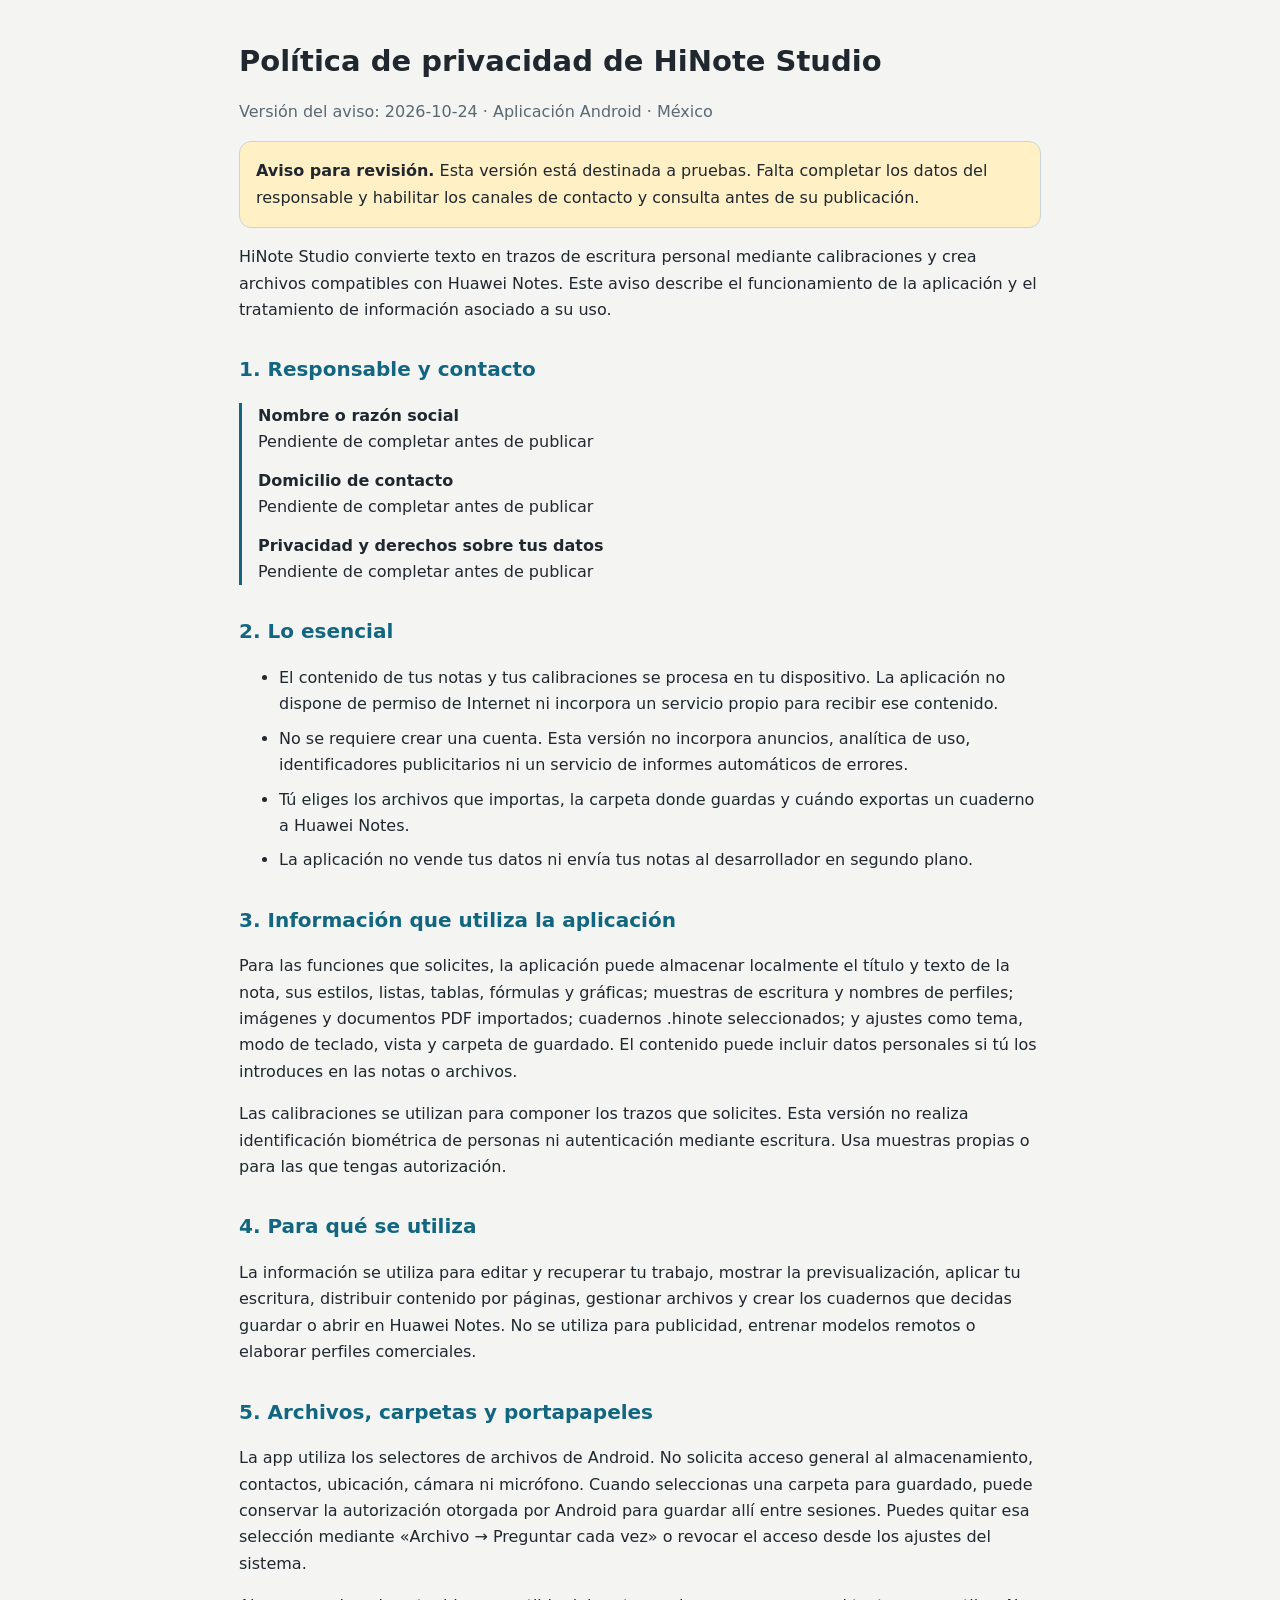
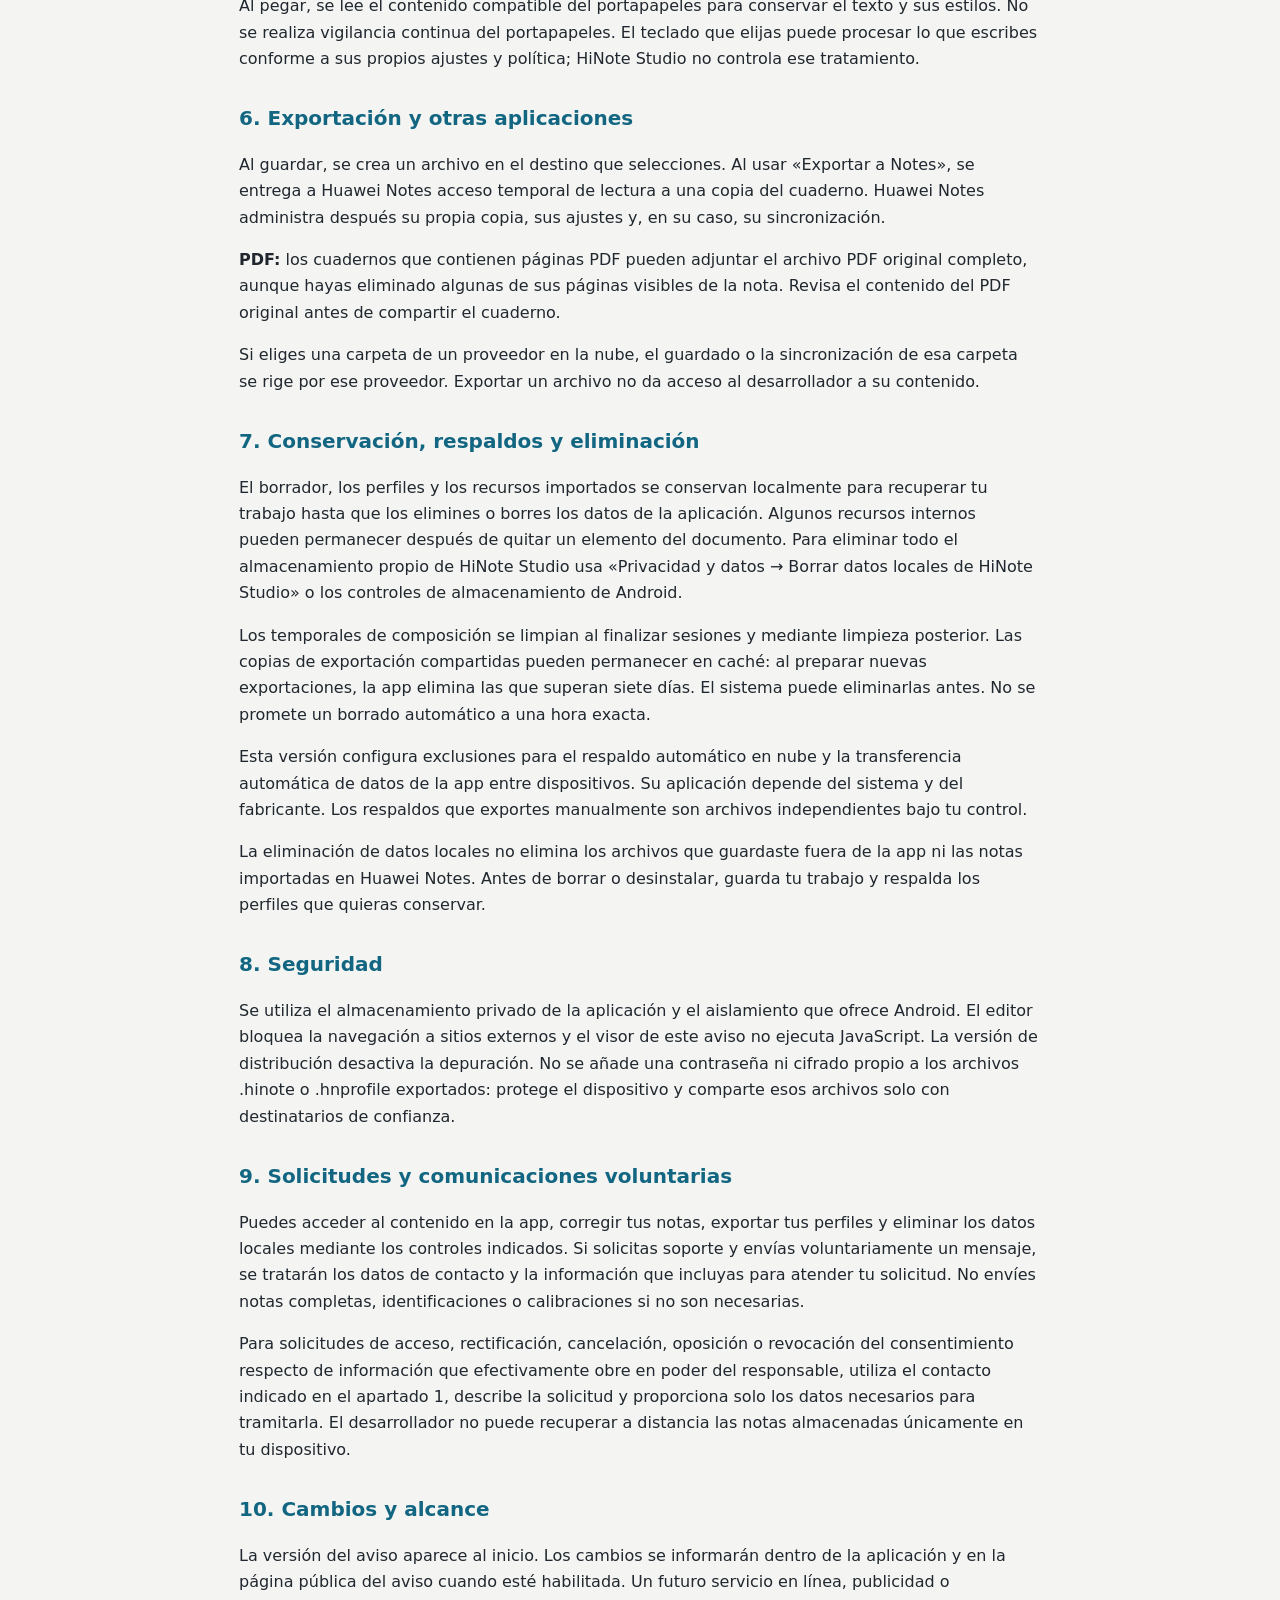
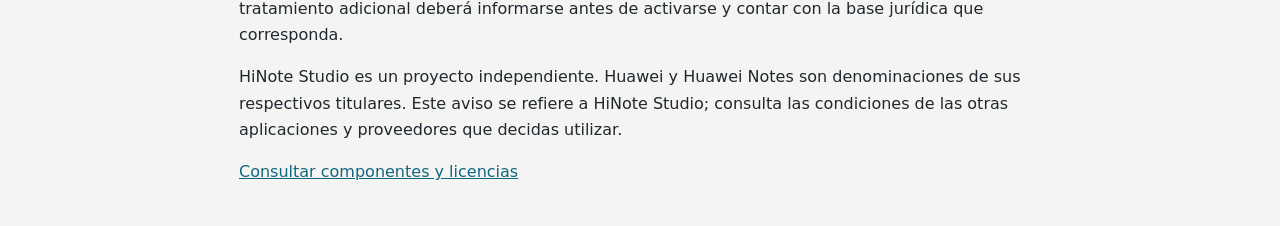
==== docs/privacy/index.html @ 5b7a2f67 "Prepare production build from V54.4 with offline privacy and distribution security" ====
<!doctype html><html lang="es-MX" data-theme="light"><head><meta charset="utf-8">
<meta name="viewport" content="width=device-width,initial-scale=1">
<meta http-equiv="Content-Security-Policy" content="default-src 'none'; style-src 'unsafe-inline'; base-uri 'none'; form-action 'none'; frame-src 'none'">
<title>Política de privacidad · HiNote Studio</title><style>
:root{color-scheme:light;--bg:#f4f5f3;--ink:#20272e;--muted:#5a6872;--line:#cbd3d6;--accent:#126681;--warn:#fff0c6}
[data-theme=dark]{color-scheme:dark;--bg:#161b20;--ink:#dde4e9;--muted:#a6b4bf;--line:#3e4b55;--accent:#a8cdd8;--warn:#493e27}
*{box-sizing:border-box}body{margin:auto;padding:24px;max-width:850px;background:var(--bg);color:var(--ink);font:16px/1.65 system-ui,sans-serif}
h1{font-size:29px;line-height:1.25}h2{font-size:20px;margin-top:30px;color:var(--accent)}h3{font-size:17px}a{color:var(--accent)}
small,.muted{color:var(--muted)}.notice{padding:16px;border:1px solid var(--line);border-radius:12px;background:var(--warn)}
li{margin:8px 0}dl{border-left:3px solid var(--accent);padding-left:16px}dt{font-weight:650}dd{margin:0 0 12px;overflow-wrap:anywhere}
pre{white-space:pre-wrap;overflow-wrap:anywhere;font:13px/1.5 ui-monospace,monospace}details{border-top:1px solid var(--line);padding:16px 0}summary{cursor:pointer;font-weight:650}
</style></head><body><h1>Política de privacidad de HiNote Studio</h1>
<p class="muted">Versión del aviso: 2026-10-24 · Aplicación Android · México</p><p class="notice" role="status"><strong>Aviso para revisión.</strong> Esta versión está destinada a pruebas. Falta completar los datos del responsable y habilitar los canales de contacto y consulta antes de su publicación.</p>
<p>HiNote Studio convierte texto en trazos de escritura personal mediante calibraciones y crea archivos compatibles con Huawei Notes. Este aviso describe el funcionamiento de la aplicación y el tratamiento de información asociado a su uso.</p>
<h2>1. Responsable y contacto</h2><dl>
<dt>Nombre o razón social</dt><dd>Pendiente de completar antes de publicar</dd>
<dt>Domicilio de contacto</dt><dd>Pendiente de completar antes de publicar</dd>
<dt>Privacidad y derechos sobre tus datos</dt><dd>Pendiente de completar antes de publicar</dd></dl>
<h2>2. Lo esencial</h2><ul>
<li>El contenido de tus notas y tus calibraciones se procesa en tu dispositivo. La aplicación no dispone de permiso de Internet ni incorpora un servicio propio para recibir ese contenido.</li>
<li>No se requiere crear una cuenta. Esta versión no incorpora anuncios, analítica de uso, identificadores publicitarios ni un servicio de informes automáticos de errores.</li>
<li>Tú eliges los archivos que importas, la carpeta donde guardas y cuándo exportas un cuaderno a Huawei Notes.</li>
<li>La aplicación no vende tus datos ni envía tus notas al desarrollador en segundo plano.</li></ul>
<h2>3. Información que utiliza la aplicación</h2>
<p>Para las funciones que solicites, la aplicación puede almacenar localmente el título y texto de la nota, sus estilos, listas, tablas, fórmulas y gráficas; muestras de escritura y nombres de perfiles; imágenes y documentos PDF importados; cuadernos .hinote seleccionados; y ajustes como tema, modo de teclado, vista y carpeta de guardado. El contenido puede incluir datos personales si tú los introduces en las notas o archivos.</p>
<p>Las calibraciones se utilizan para componer los trazos que solicites. Esta versión no realiza identificación biométrica de personas ni autenticación mediante escritura. Usa muestras propias o para las que tengas autorización.</p>
<h2>4. Para qué se utiliza</h2>
<p>La información se utiliza para editar y recuperar tu trabajo, mostrar la previsualización, aplicar tu escritura, distribuir contenido por páginas, gestionar archivos y crear los cuadernos que decidas guardar o abrir en Huawei Notes. No se utiliza para publicidad, entrenar modelos remotos o elaborar perfiles comerciales.</p>
<h2>5. Archivos, carpetas y portapapeles</h2>
<p>La app utiliza los selectores de archivos de Android. No solicita acceso general al almacenamiento, contactos, ubicación, cámara ni micrófono. Cuando seleccionas una carpeta para guardado, puede conservar la autorización otorgada por Android para guardar allí entre sesiones. Puedes quitar esa selección mediante «Archivo → Preguntar cada vez» o revocar el acceso desde los ajustes del sistema.</p>
<p>Al pegar, se lee el contenido compatible del portapapeles para conservar el texto y sus estilos. No se realiza vigilancia continua del portapapeles. El teclado que elijas puede procesar lo que escribes conforme a sus propios ajustes y política; HiNote Studio no controla ese tratamiento.</p>
<h2>6. Exportación y otras aplicaciones</h2>
<p>Al guardar, se crea un archivo en el destino que selecciones. Al usar «Exportar a Notes», se entrega a Huawei Notes acceso temporal de lectura a una copia del cuaderno. Huawei Notes administra después su propia copia, sus ajustes y, en su caso, su sincronización.</p>
<p><strong>PDF:</strong> los cuadernos que contienen páginas PDF pueden adjuntar el archivo PDF original completo, aunque hayas eliminado algunas de sus páginas visibles de la nota. Revisa el contenido del PDF original antes de compartir el cuaderno.</p>
<p>Si eliges una carpeta de un proveedor en la nube, el guardado o la sincronización de esa carpeta se rige por ese proveedor. Exportar un archivo no da acceso al desarrollador a su contenido.</p>
<h2>7. Conservación, respaldos y eliminación</h2>
<p>El borrador, los perfiles y los recursos importados se conservan localmente para recuperar tu trabajo hasta que los elimines o borres los datos de la aplicación. Algunos recursos internos pueden permanecer después de quitar un elemento del documento. Para eliminar todo el almacenamiento propio de HiNote Studio usa «Privacidad y datos → Borrar datos locales de HiNote Studio» o los controles de almacenamiento de Android.</p>
<p>Los temporales de composición se limpian al finalizar sesiones y mediante limpieza posterior. Las copias de exportación compartidas pueden permanecer en caché: al preparar nuevas exportaciones, la app elimina las que superan siete días. El sistema puede eliminarlas antes. No se promete un borrado automático a una hora exacta.</p>
<p>Esta versión configura exclusiones para el respaldo automático en nube y la transferencia automática de datos de la app entre dispositivos. Su aplicación depende del sistema y del fabricante. Los respaldos que exportes manualmente son archivos independientes bajo tu control.</p>
<p>La eliminación de datos locales no elimina los archivos que guardaste fuera de la app ni las notas importadas en Huawei Notes. Antes de borrar o desinstalar, guarda tu trabajo y respalda los perfiles que quieras conservar.</p>
<h2>8. Seguridad</h2>
<p>Se utiliza el almacenamiento privado de la aplicación y el aislamiento que ofrece Android. El editor bloquea la navegación a sitios externos y el visor de este aviso no ejecuta JavaScript. La versión de distribución desactiva la depuración. No se añade una contraseña ni cifrado propio a los archivos .hinote o .hnprofile exportados: protege el dispositivo y comparte esos archivos solo con destinatarios de confianza.</p>
<h2>9. Solicitudes y comunicaciones voluntarias</h2>
<p>Puedes acceder al contenido en la app, corregir tus notas, exportar tus perfiles y eliminar los datos locales mediante los controles indicados. Si solicitas soporte y envías voluntariamente un mensaje, se tratarán los datos de contacto y la información que incluyas para atender tu solicitud. No envíes notas completas, identificaciones o calibraciones si no son necesarias.</p>
<p>Para solicitudes de acceso, rectificación, cancelación, oposición o revocación del consentimiento respecto de información que efectivamente obre en poder del responsable, utiliza el contacto indicado en el apartado 1, describe la solicitud y proporciona solo los datos necesarios para tramitarla. El desarrollador no puede recuperar a distancia las notas almacenadas únicamente en tu dispositivo.</p>
<h2>10. Cambios y alcance</h2>
<p>La versión del aviso aparece al inicio. Los cambios se informarán dentro de la aplicación y en la página pública del aviso cuando esté habilitada. Un futuro servicio en línea, publicidad o tratamiento adicional deberá informarse antes de activarse y contar con la base jurídica que corresponda.</p>
<p>HiNote Studio es un proyecto independiente. Huawei y Huawei Notes son denominaciones de sus respectivos titulares. Este aviso se refiere a HiNote Studio; consulta las condiciones de las otras aplicaciones y proveedores que decidas utilizar.</p>
<p><a href="licenses.html">Consultar componentes y licencias</a></p></body></html>
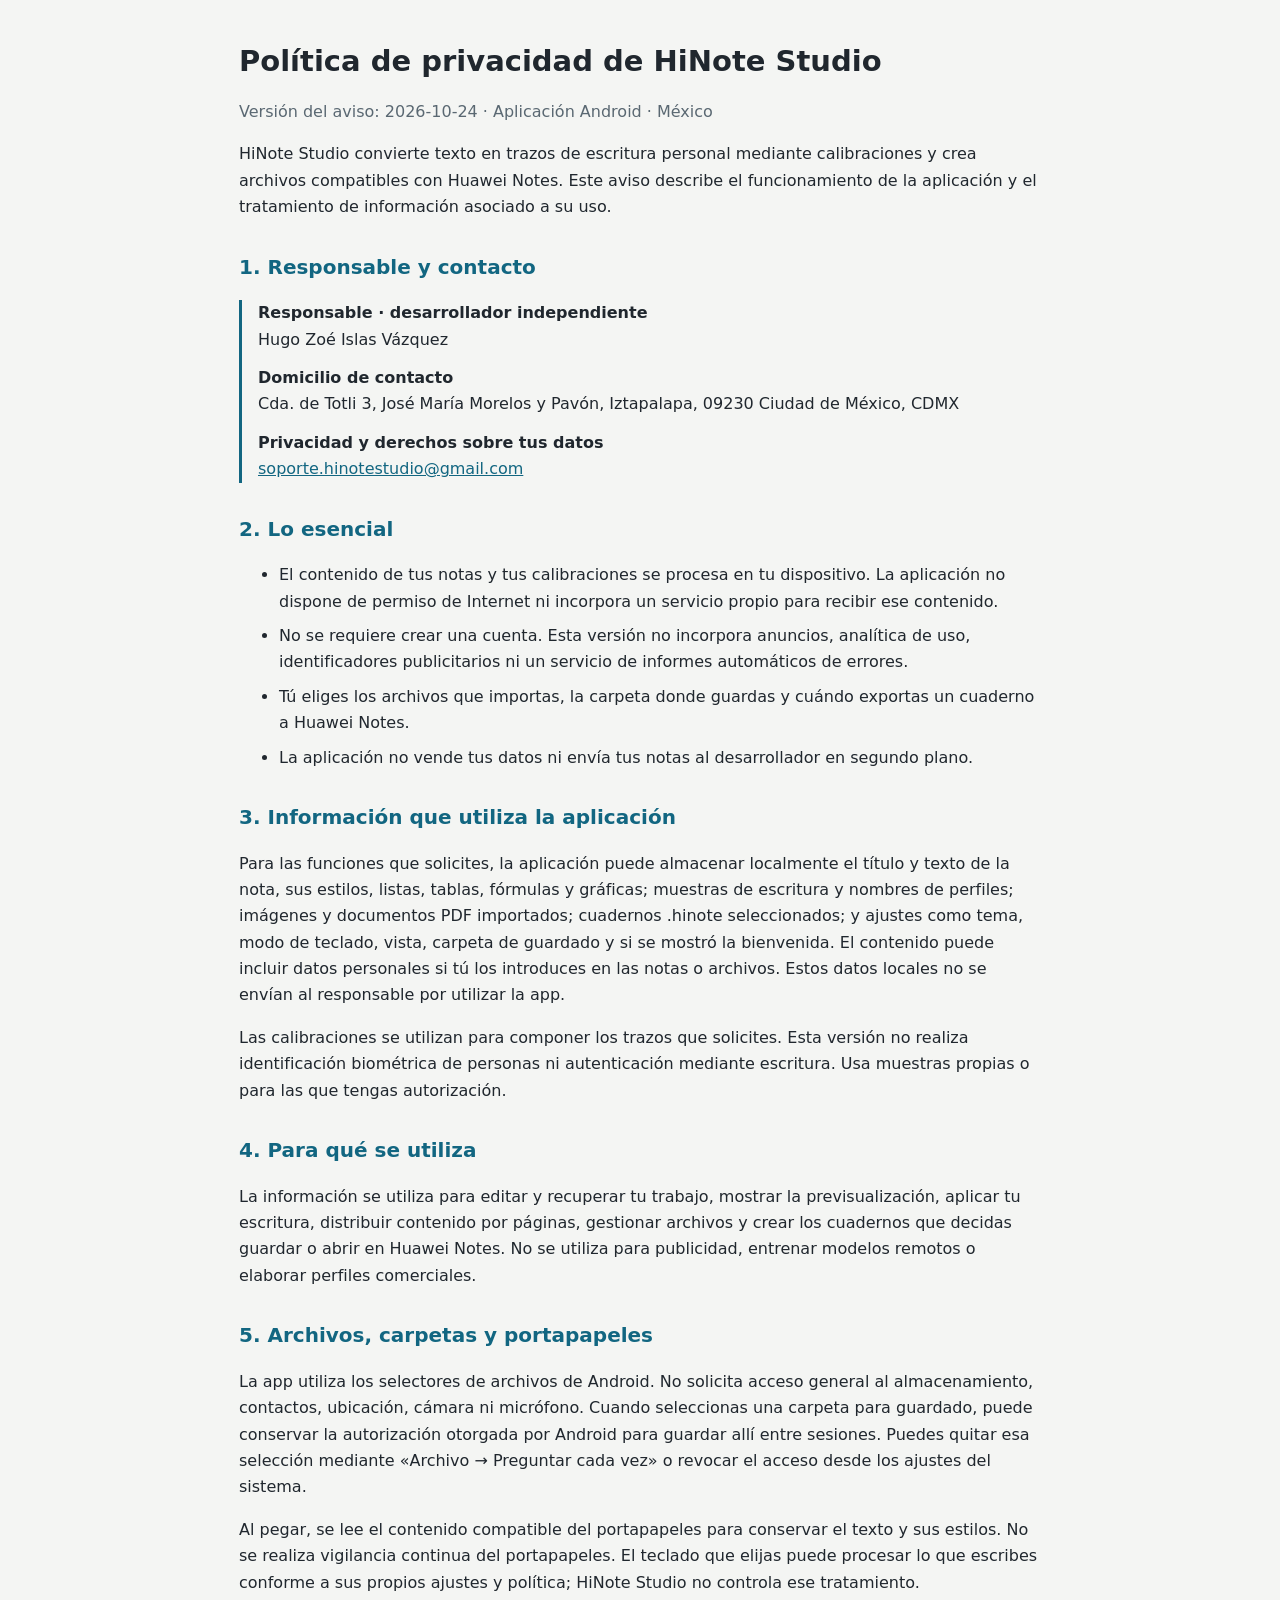
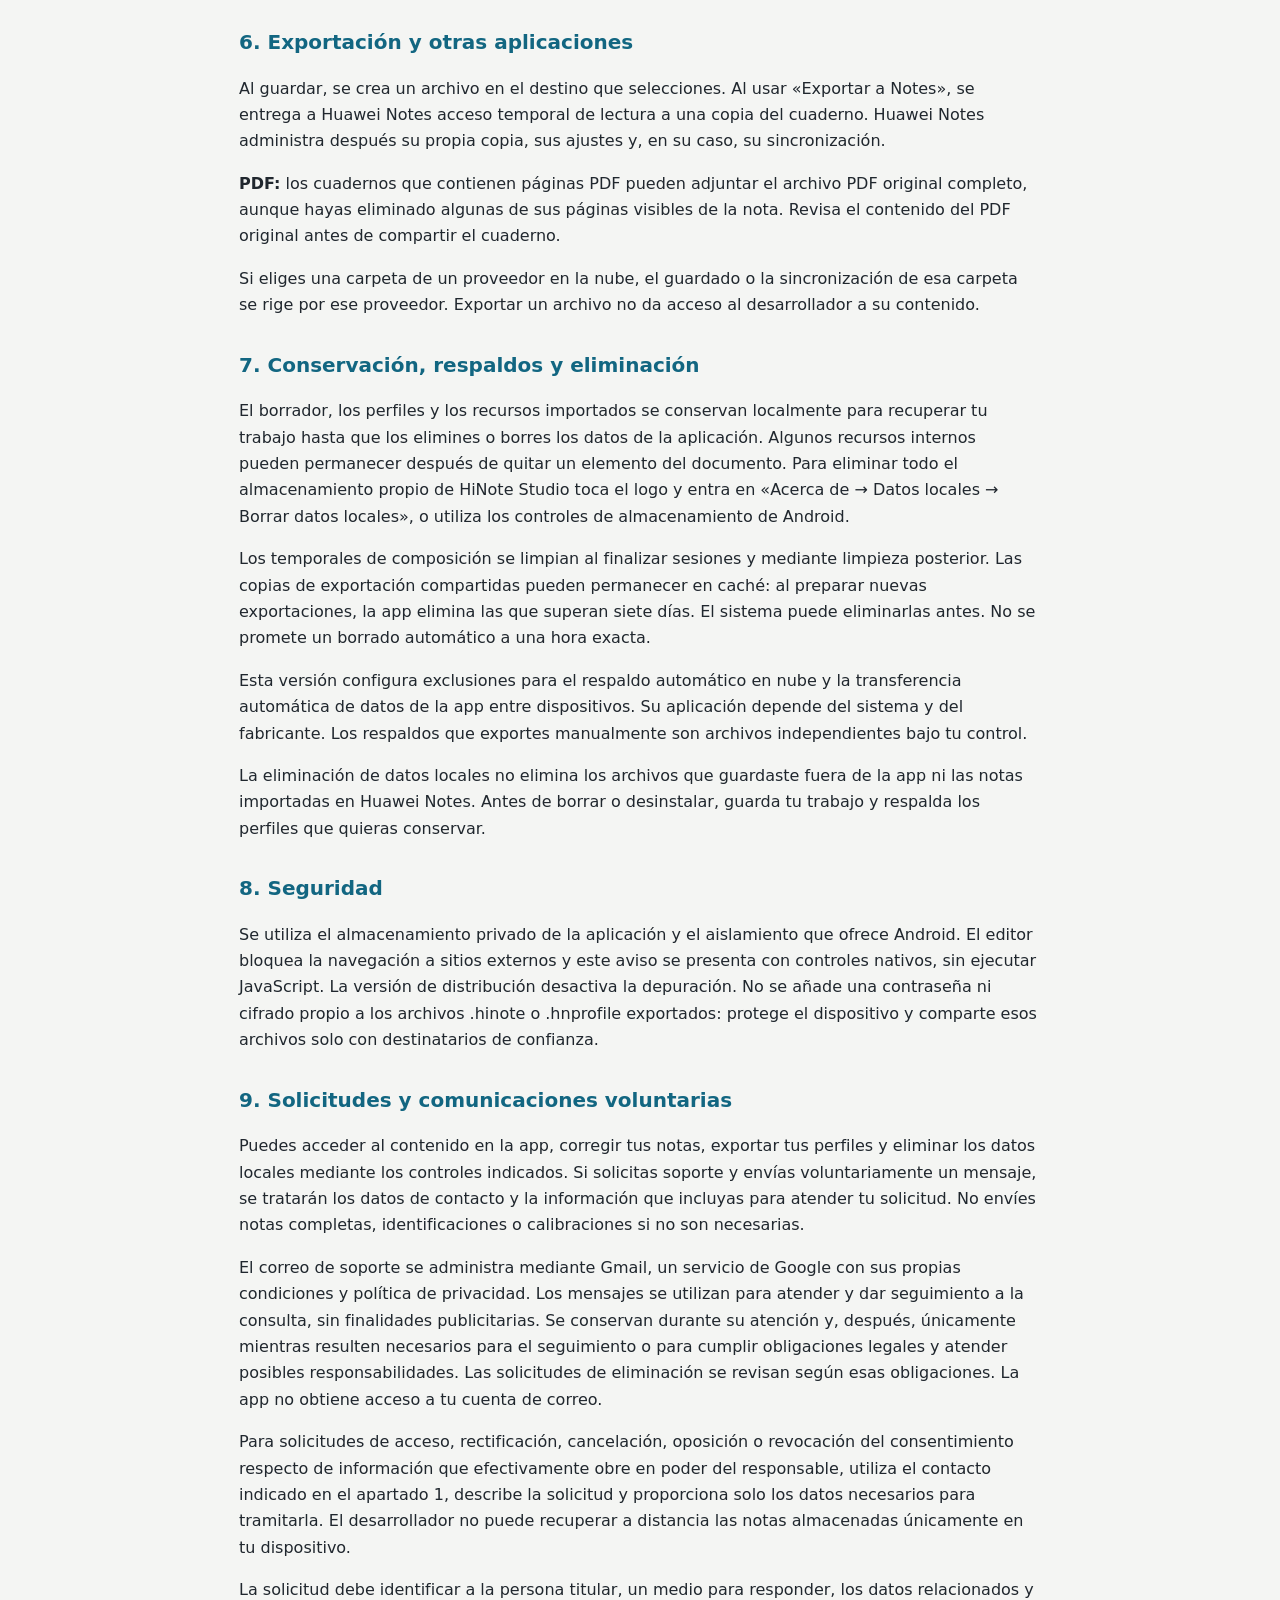
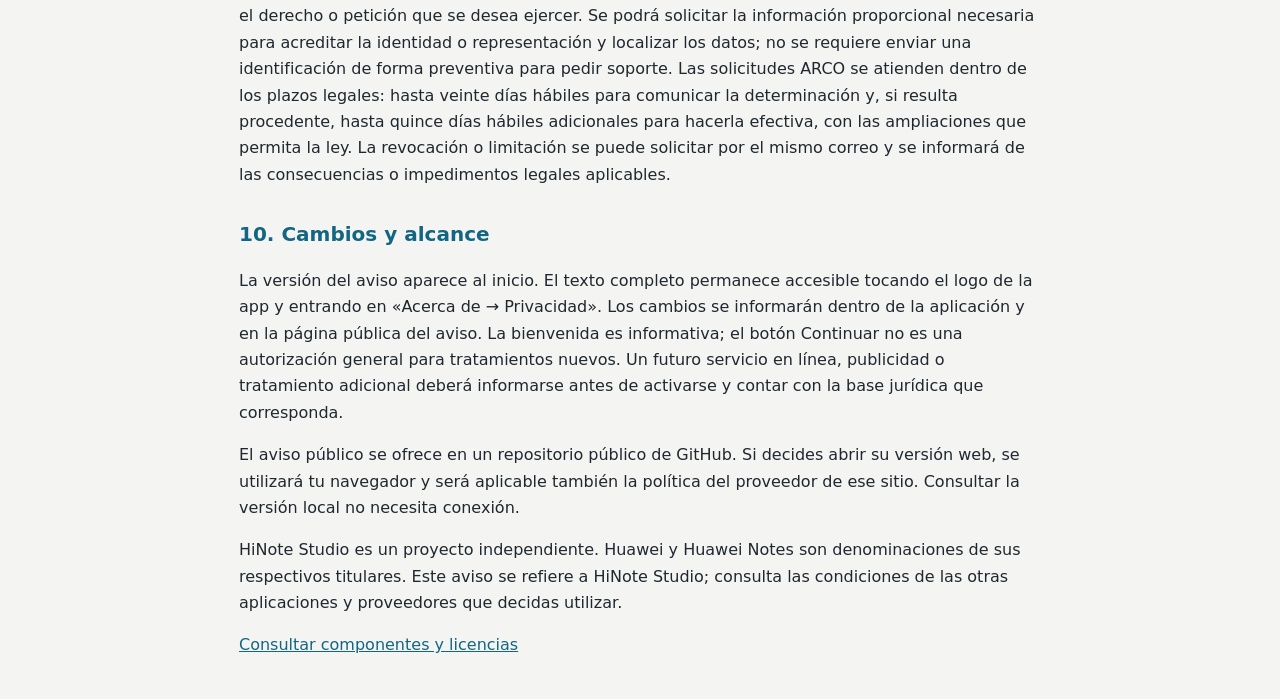
==== commit c645e366: "Add native About and first-run privacy flow with confirmed publisher details" ====
--- a/docs/privacy/index.html
+++ b/docs/privacy/index.html
@@ -10,19 +10,19 @@
 li{margin:8px 0}dl{border-left:3px solid var(--accent);padding-left:16px}dt{font-weight:650}dd{margin:0 0 12px;overflow-wrap:anywhere}
 pre{white-space:pre-wrap;overflow-wrap:anywhere;font:13px/1.5 ui-monospace,monospace}details{border-top:1px solid var(--line);padding:16px 0}summary{cursor:pointer;font-weight:650}
 </style></head><body><h1>Política de privacidad de HiNote Studio</h1>
-<p class="muted">Versión del aviso: 2026-10-24 · Aplicación Android · México</p><p class="notice" role="status"><strong>Aviso para revisión.</strong> Esta versión está destinada a pruebas. Falta completar los datos del responsable y habilitar los canales de contacto y consulta antes de su publicación.</p>
+<p class="muted">Versión del aviso: 2026-10-24 · Aplicación Android · México</p>
 <p>HiNote Studio convierte texto en trazos de escritura personal mediante calibraciones y crea archivos compatibles con Huawei Notes. Este aviso describe el funcionamiento de la aplicación y el tratamiento de información asociado a su uso.</p>
 <h2>1. Responsable y contacto</h2><dl>
-<dt>Nombre o razón social</dt><dd>Pendiente de completar antes de publicar</dd>
-<dt>Domicilio de contacto</dt><dd>Pendiente de completar antes de publicar</dd>
-<dt>Privacidad y derechos sobre tus datos</dt><dd>Pendiente de completar antes de publicar</dd></dl>
+<dt>Responsable · desarrollador independiente</dt><dd>Hugo Zoé Islas Vázquez</dd>
+<dt>Domicilio de contacto</dt><dd>Cda. de Totli 3, José María Morelos y Pavón, Iztapalapa, 09230 Ciudad de México, CDMX</dd>
+<dt>Privacidad y derechos sobre tus datos</dt><dd><a href="mailto:soporte.hinotestudio@gmail.com">soporte.hinotestudio@gmail.com</a></dd></dl>
 <h2>2. Lo esencial</h2><ul>
 <li>El contenido de tus notas y tus calibraciones se procesa en tu dispositivo. La aplicación no dispone de permiso de Internet ni incorpora un servicio propio para recibir ese contenido.</li>
 <li>No se requiere crear una cuenta. Esta versión no incorpora anuncios, analítica de uso, identificadores publicitarios ni un servicio de informes automáticos de errores.</li>
 <li>Tú eliges los archivos que importas, la carpeta donde guardas y cuándo exportas un cuaderno a Huawei Notes.</li>
 <li>La aplicación no vende tus datos ni envía tus notas al desarrollador en segundo plano.</li></ul>
 <h2>3. Información que utiliza la aplicación</h2>
-<p>Para las funciones que solicites, la aplicación puede almacenar localmente el título y texto de la nota, sus estilos, listas, tablas, fórmulas y gráficas; muestras de escritura y nombres de perfiles; imágenes y documentos PDF importados; cuadernos .hinote seleccionados; y ajustes como tema, modo de teclado, vista y carpeta de guardado. El contenido puede incluir datos personales si tú los introduces en las notas o archivos.</p>
+<p>Para las funciones que solicites, la aplicación puede almacenar localmente el título y texto de la nota, sus estilos, listas, tablas, fórmulas y gráficas; muestras de escritura y nombres de perfiles; imágenes y documentos PDF importados; cuadernos .hinote seleccionados; y ajustes como tema, modo de teclado, vista, carpeta de guardado y si se mostró la bienvenida. El contenido puede incluir datos personales si tú los introduces en las notas o archivos. Estos datos locales no se envían al responsable por utilizar la app.</p>
 <p>Las calibraciones se utilizan para componer los trazos que solicites. Esta versión no realiza identificación biométrica de personas ni autenticación mediante escritura. Usa muestras propias o para las que tengas autorización.</p>
 <h2>4. Para qué se utiliza</h2>
 <p>La información se utiliza para editar y recuperar tu trabajo, mostrar la previsualización, aplicar tu escritura, distribuir contenido por páginas, gestionar archivos y crear los cuadernos que decidas guardar o abrir en Huawei Notes. No se utiliza para publicidad, entrenar modelos remotos o elaborar perfiles comerciales.</p>
@@ -34,16 +34,19 @@
 <p><strong>PDF:</strong> los cuadernos que contienen páginas PDF pueden adjuntar el archivo PDF original completo, aunque hayas eliminado algunas de sus páginas visibles de la nota. Revisa el contenido del PDF original antes de compartir el cuaderno.</p>
 <p>Si eliges una carpeta de un proveedor en la nube, el guardado o la sincronización de esa carpeta se rige por ese proveedor. Exportar un archivo no da acceso al desarrollador a su contenido.</p>
 <h2>7. Conservación, respaldos y eliminación</h2>
-<p>El borrador, los perfiles y los recursos importados se conservan localmente para recuperar tu trabajo hasta que los elimines o borres los datos de la aplicación. Algunos recursos internos pueden permanecer después de quitar un elemento del documento. Para eliminar todo el almacenamiento propio de HiNote Studio usa «Privacidad y datos → Borrar datos locales de HiNote Studio» o los controles de almacenamiento de Android.</p>
+<p>El borrador, los perfiles y los recursos importados se conservan localmente para recuperar tu trabajo hasta que los elimines o borres los datos de la aplicación. Algunos recursos internos pueden permanecer después de quitar un elemento del documento. Para eliminar todo el almacenamiento propio de HiNote Studio toca el logo y entra en «Acerca de → Datos locales → Borrar datos locales», o utiliza los controles de almacenamiento de Android.</p>
 <p>Los temporales de composición se limpian al finalizar sesiones y mediante limpieza posterior. Las copias de exportación compartidas pueden permanecer en caché: al preparar nuevas exportaciones, la app elimina las que superan siete días. El sistema puede eliminarlas antes. No se promete un borrado automático a una hora exacta.</p>
 <p>Esta versión configura exclusiones para el respaldo automático en nube y la transferencia automática de datos de la app entre dispositivos. Su aplicación depende del sistema y del fabricante. Los respaldos que exportes manualmente son archivos independientes bajo tu control.</p>
 <p>La eliminación de datos locales no elimina los archivos que guardaste fuera de la app ni las notas importadas en Huawei Notes. Antes de borrar o desinstalar, guarda tu trabajo y respalda los perfiles que quieras conservar.</p>
 <h2>8. Seguridad</h2>
-<p>Se utiliza el almacenamiento privado de la aplicación y el aislamiento que ofrece Android. El editor bloquea la navegación a sitios externos y el visor de este aviso no ejecuta JavaScript. La versión de distribución desactiva la depuración. No se añade una contraseña ni cifrado propio a los archivos .hinote o .hnprofile exportados: protege el dispositivo y comparte esos archivos solo con destinatarios de confianza.</p>
+<p>Se utiliza el almacenamiento privado de la aplicación y el aislamiento que ofrece Android. El editor bloquea la navegación a sitios externos y este aviso se presenta con controles nativos, sin ejecutar JavaScript. La versión de distribución desactiva la depuración. No se añade una contraseña ni cifrado propio a los archivos .hinote o .hnprofile exportados: protege el dispositivo y comparte esos archivos solo con destinatarios de confianza.</p>
 <h2>9. Solicitudes y comunicaciones voluntarias</h2>
 <p>Puedes acceder al contenido en la app, corregir tus notas, exportar tus perfiles y eliminar los datos locales mediante los controles indicados. Si solicitas soporte y envías voluntariamente un mensaje, se tratarán los datos de contacto y la información que incluyas para atender tu solicitud. No envíes notas completas, identificaciones o calibraciones si no son necesarias.</p>
+<p>El correo de soporte se administra mediante Gmail, un servicio de Google con sus propias condiciones y política de privacidad. Los mensajes se utilizan para atender y dar seguimiento a la consulta, sin finalidades publicitarias. Se conservan durante su atención y, después, únicamente mientras resulten necesarios para el seguimiento o para cumplir obligaciones legales y atender posibles responsabilidades. Las solicitudes de eliminación se revisan según esas obligaciones. La app no obtiene acceso a tu cuenta de correo.</p>
 <p>Para solicitudes de acceso, rectificación, cancelación, oposición o revocación del consentimiento respecto de información que efectivamente obre en poder del responsable, utiliza el contacto indicado en el apartado 1, describe la solicitud y proporciona solo los datos necesarios para tramitarla. El desarrollador no puede recuperar a distancia las notas almacenadas únicamente en tu dispositivo.</p>
+<p>La solicitud debe identificar a la persona titular, un medio para responder, los datos relacionados y el derecho o petición que se desea ejercer. Se podrá solicitar la información proporcional necesaria para acreditar la identidad o representación y localizar los datos; no se requiere enviar una identificación de forma preventiva para pedir soporte. Las solicitudes ARCO se atienden dentro de los plazos legales: hasta veinte días hábiles para comunicar la determinación y, si resulta procedente, hasta quince días hábiles adicionales para hacerla efectiva, con las ampliaciones que permita la ley. La revocación o limitación se puede solicitar por el mismo correo y se informará de las consecuencias o impedimentos legales aplicables.</p>
 <h2>10. Cambios y alcance</h2>
-<p>La versión del aviso aparece al inicio. Los cambios se informarán dentro de la aplicación y en la página pública del aviso cuando esté habilitada. Un futuro servicio en línea, publicidad o tratamiento adicional deberá informarse antes de activarse y contar con la base jurídica que corresponda.</p>
+<p>La versión del aviso aparece al inicio. El texto completo permanece accesible tocando el logo de la app y entrando en «Acerca de → Privacidad». Los cambios se informarán dentro de la aplicación y en la página pública del aviso. La bienvenida es informativa; el botón Continuar no es una autorización general para tratamientos nuevos. Un futuro servicio en línea, publicidad o tratamiento adicional deberá informarse antes de activarse y contar con la base jurídica que corresponda.</p>
+<p>El aviso público se ofrece en un repositorio público de GitHub. Si decides abrir su versión web, se utilizará tu navegador y será aplicable también la política del proveedor de ese sitio. Consultar la versión local no necesita conexión.</p>
 <p>HiNote Studio es un proyecto independiente. Huawei y Huawei Notes son denominaciones de sus respectivos titulares. Este aviso se refiere a HiNote Studio; consulta las condiciones de las otras aplicaciones y proveedores que decidas utilizar.</p>
 <p><a href="licenses.html">Consultar componentes y licencias</a></p></body></html>
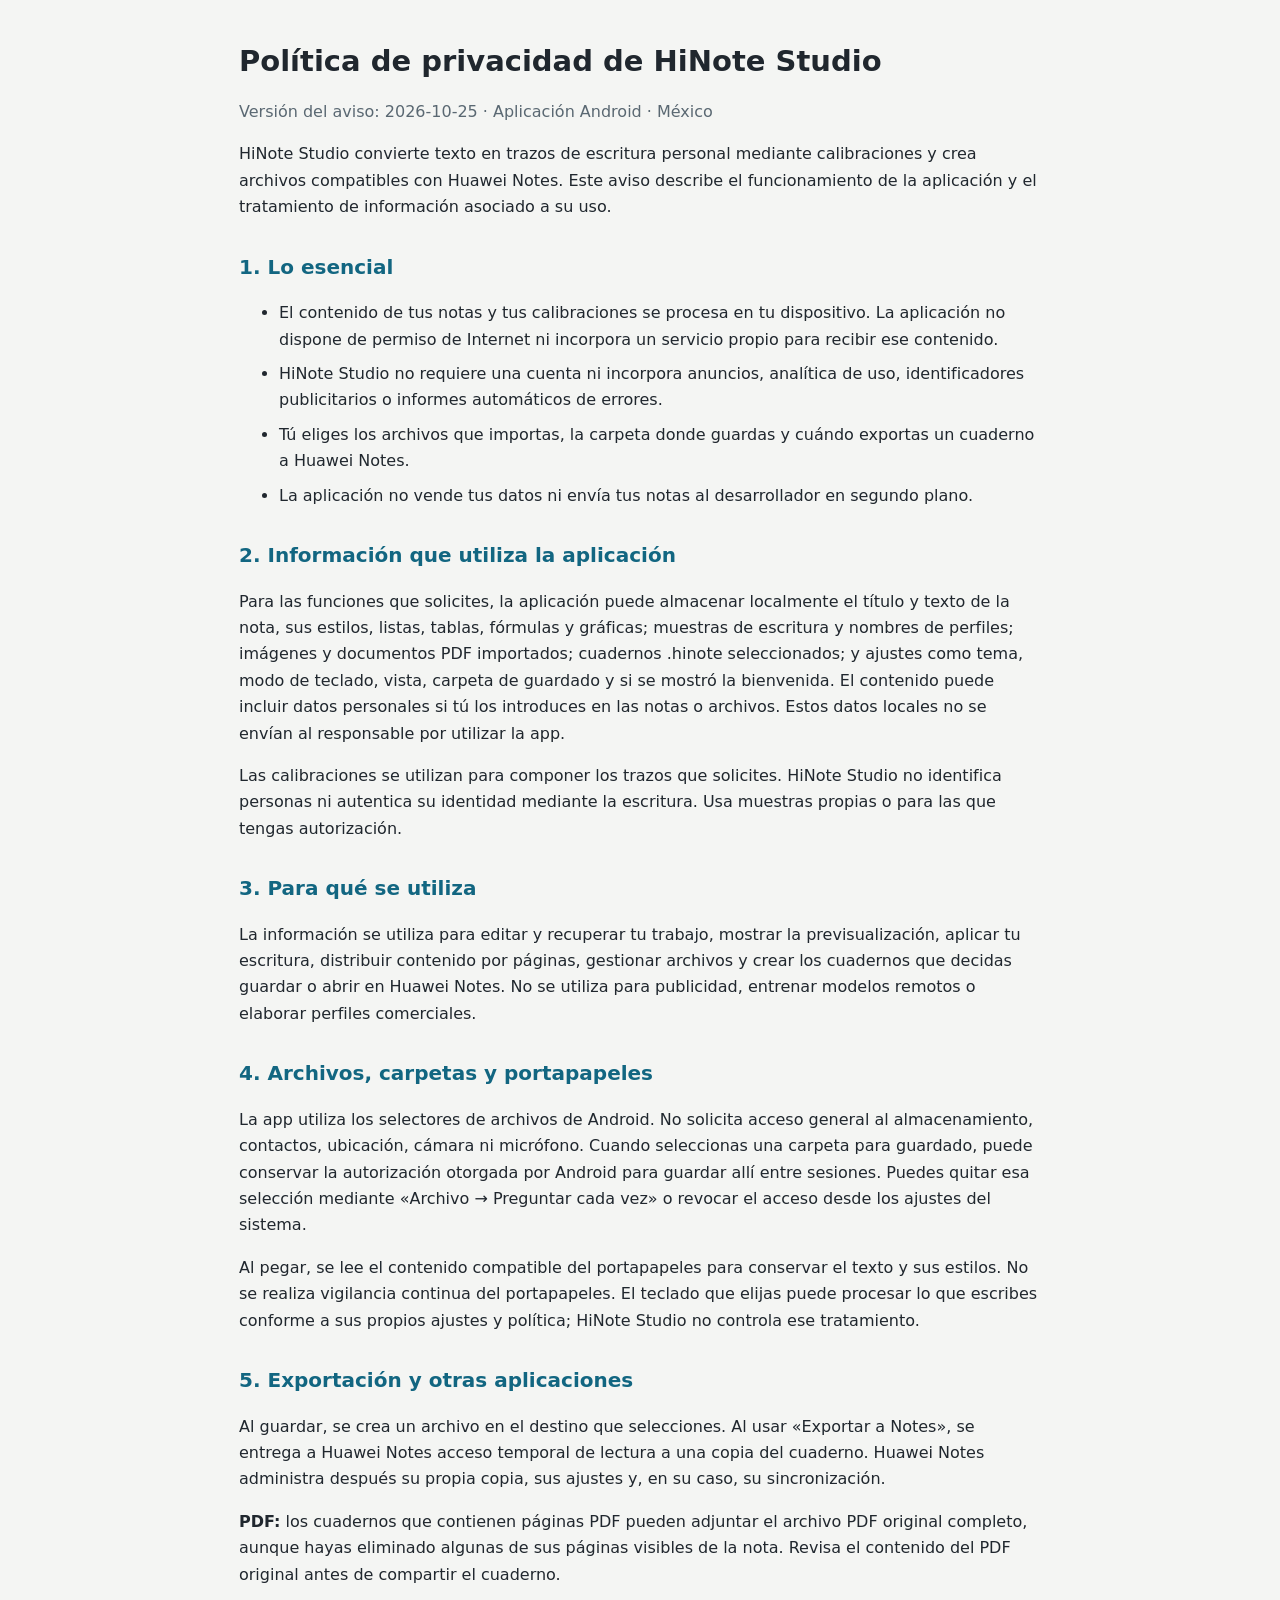
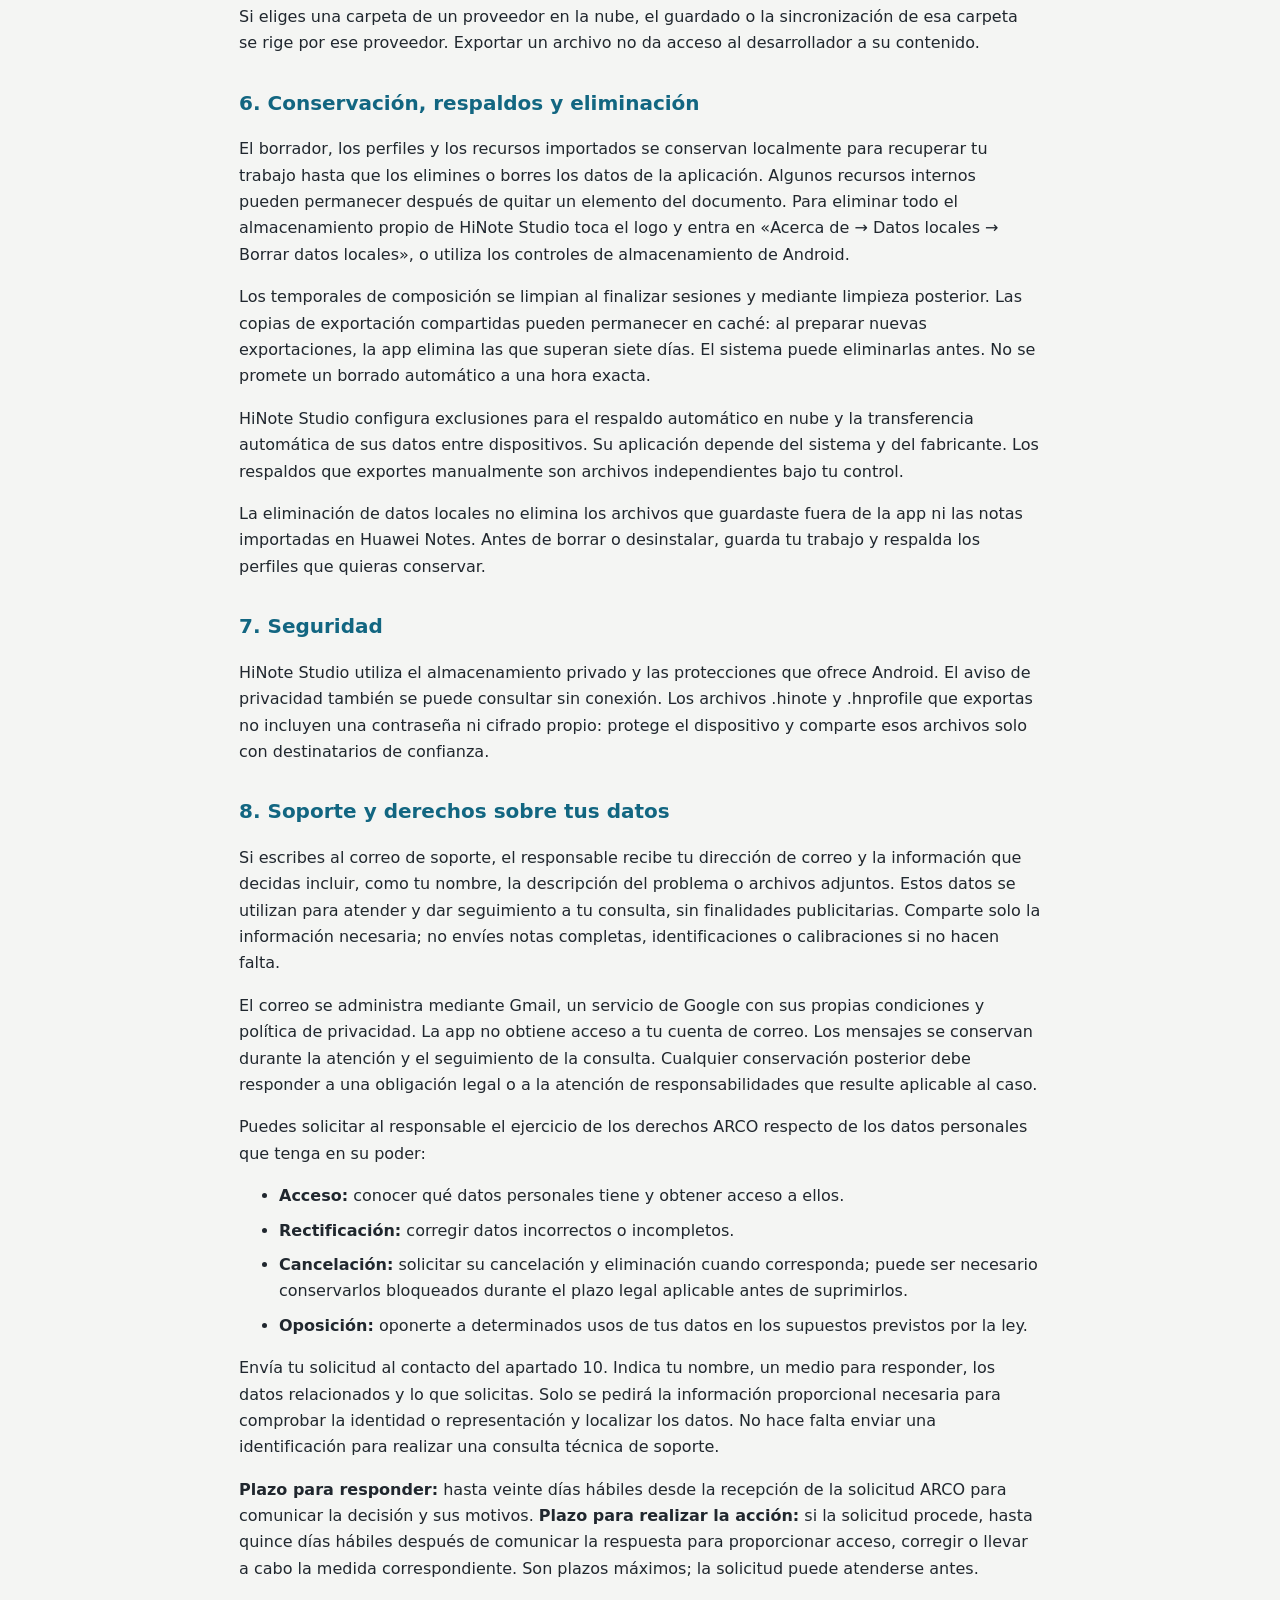
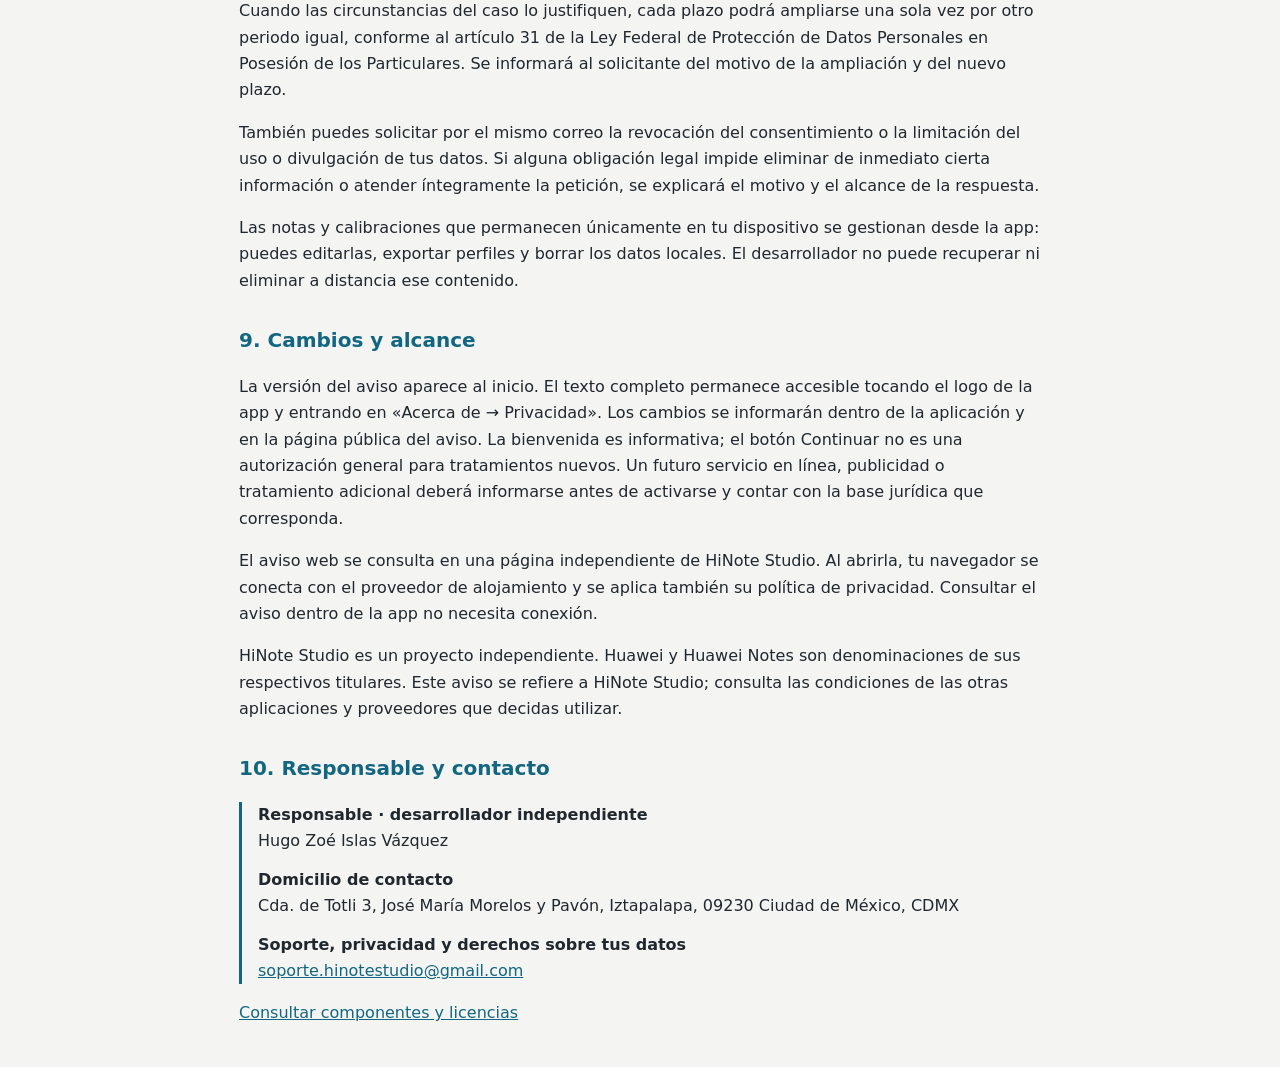
==== commit 239954c3: "Prepare public 1.0.0, clearer privacy and reliable calibration management" ====
--- a/docs/privacy/index.html
+++ b/docs/privacy/index.html
@@ -10,43 +10,51 @@
 li{margin:8px 0}dl{border-left:3px solid var(--accent);padding-left:16px}dt{font-weight:650}dd{margin:0 0 12px;overflow-wrap:anywhere}
 pre{white-space:pre-wrap;overflow-wrap:anywhere;font:13px/1.5 ui-monospace,monospace}details{border-top:1px solid var(--line);padding:16px 0}summary{cursor:pointer;font-weight:650}
 </style></head><body><h1>Política de privacidad de HiNote Studio</h1>
-<p class="muted">Versión del aviso: 2026-10-24 · Aplicación Android · México</p>
+<p class="muted">Versión del aviso: 2026-10-25 · Aplicación Android · México</p>
 <p>HiNote Studio convierte texto en trazos de escritura personal mediante calibraciones y crea archivos compatibles con Huawei Notes. Este aviso describe el funcionamiento de la aplicación y el tratamiento de información asociado a su uso.</p>
-<h2>1. Responsable y contacto</h2><dl>
-<dt>Responsable · desarrollador independiente</dt><dd>Hugo Zoé Islas Vázquez</dd>
-<dt>Domicilio de contacto</dt><dd>Cda. de Totli 3, José María Morelos y Pavón, Iztapalapa, 09230 Ciudad de México, CDMX</dd>
-<dt>Privacidad y derechos sobre tus datos</dt><dd><a href="mailto:soporte.hinotestudio@gmail.com">soporte.hinotestudio@gmail.com</a></dd></dl>
-<h2>2. Lo esencial</h2><ul>
+<h2>1. Lo esencial</h2><ul>
 <li>El contenido de tus notas y tus calibraciones se procesa en tu dispositivo. La aplicación no dispone de permiso de Internet ni incorpora un servicio propio para recibir ese contenido.</li>
-<li>No se requiere crear una cuenta. Esta versión no incorpora anuncios, analítica de uso, identificadores publicitarios ni un servicio de informes automáticos de errores.</li>
+<li>HiNote Studio no requiere una cuenta ni incorpora anuncios, analítica de uso, identificadores publicitarios o informes automáticos de errores.</li>
 <li>Tú eliges los archivos que importas, la carpeta donde guardas y cuándo exportas un cuaderno a Huawei Notes.</li>
 <li>La aplicación no vende tus datos ni envía tus notas al desarrollador en segundo plano.</li></ul>
-<h2>3. Información que utiliza la aplicación</h2>
+<h2>2. Información que utiliza la aplicación</h2>
 <p>Para las funciones que solicites, la aplicación puede almacenar localmente el título y texto de la nota, sus estilos, listas, tablas, fórmulas y gráficas; muestras de escritura y nombres de perfiles; imágenes y documentos PDF importados; cuadernos .hinote seleccionados; y ajustes como tema, modo de teclado, vista, carpeta de guardado y si se mostró la bienvenida. El contenido puede incluir datos personales si tú los introduces en las notas o archivos. Estos datos locales no se envían al responsable por utilizar la app.</p>
-<p>Las calibraciones se utilizan para componer los trazos que solicites. Esta versión no realiza identificación biométrica de personas ni autenticación mediante escritura. Usa muestras propias o para las que tengas autorización.</p>
-<h2>4. Para qué se utiliza</h2>
+<p>Las calibraciones se utilizan para componer los trazos que solicites. HiNote Studio no identifica personas ni autentica su identidad mediante la escritura. Usa muestras propias o para las que tengas autorización.</p>
+<h2>3. Para qué se utiliza</h2>
 <p>La información se utiliza para editar y recuperar tu trabajo, mostrar la previsualización, aplicar tu escritura, distribuir contenido por páginas, gestionar archivos y crear los cuadernos que decidas guardar o abrir en Huawei Notes. No se utiliza para publicidad, entrenar modelos remotos o elaborar perfiles comerciales.</p>
-<h2>5. Archivos, carpetas y portapapeles</h2>
+<h2>4. Archivos, carpetas y portapapeles</h2>
 <p>La app utiliza los selectores de archivos de Android. No solicita acceso general al almacenamiento, contactos, ubicación, cámara ni micrófono. Cuando seleccionas una carpeta para guardado, puede conservar la autorización otorgada por Android para guardar allí entre sesiones. Puedes quitar esa selección mediante «Archivo → Preguntar cada vez» o revocar el acceso desde los ajustes del sistema.</p>
 <p>Al pegar, se lee el contenido compatible del portapapeles para conservar el texto y sus estilos. No se realiza vigilancia continua del portapapeles. El teclado que elijas puede procesar lo que escribes conforme a sus propios ajustes y política; HiNote Studio no controla ese tratamiento.</p>
-<h2>6. Exportación y otras aplicaciones</h2>
+<h2>5. Exportación y otras aplicaciones</h2>
 <p>Al guardar, se crea un archivo en el destino que selecciones. Al usar «Exportar a Notes», se entrega a Huawei Notes acceso temporal de lectura a una copia del cuaderno. Huawei Notes administra después su propia copia, sus ajustes y, en su caso, su sincronización.</p>
 <p><strong>PDF:</strong> los cuadernos que contienen páginas PDF pueden adjuntar el archivo PDF original completo, aunque hayas eliminado algunas de sus páginas visibles de la nota. Revisa el contenido del PDF original antes de compartir el cuaderno.</p>
 <p>Si eliges una carpeta de un proveedor en la nube, el guardado o la sincronización de esa carpeta se rige por ese proveedor. Exportar un archivo no da acceso al desarrollador a su contenido.</p>
-<h2>7. Conservación, respaldos y eliminación</h2>
+<h2>6. Conservación, respaldos y eliminación</h2>
 <p>El borrador, los perfiles y los recursos importados se conservan localmente para recuperar tu trabajo hasta que los elimines o borres los datos de la aplicación. Algunos recursos internos pueden permanecer después de quitar un elemento del documento. Para eliminar todo el almacenamiento propio de HiNote Studio toca el logo y entra en «Acerca de → Datos locales → Borrar datos locales», o utiliza los controles de almacenamiento de Android.</p>
 <p>Los temporales de composición se limpian al finalizar sesiones y mediante limpieza posterior. Las copias de exportación compartidas pueden permanecer en caché: al preparar nuevas exportaciones, la app elimina las que superan siete días. El sistema puede eliminarlas antes. No se promete un borrado automático a una hora exacta.</p>
-<p>Esta versión configura exclusiones para el respaldo automático en nube y la transferencia automática de datos de la app entre dispositivos. Su aplicación depende del sistema y del fabricante. Los respaldos que exportes manualmente son archivos independientes bajo tu control.</p>
+<p>HiNote Studio configura exclusiones para el respaldo automático en nube y la transferencia automática de sus datos entre dispositivos. Su aplicación depende del sistema y del fabricante. Los respaldos que exportes manualmente son archivos independientes bajo tu control.</p>
 <p>La eliminación de datos locales no elimina los archivos que guardaste fuera de la app ni las notas importadas en Huawei Notes. Antes de borrar o desinstalar, guarda tu trabajo y respalda los perfiles que quieras conservar.</p>
-<h2>8. Seguridad</h2>
-<p>Se utiliza el almacenamiento privado de la aplicación y el aislamiento que ofrece Android. El editor bloquea la navegación a sitios externos y este aviso se presenta con controles nativos, sin ejecutar JavaScript. La versión de distribución desactiva la depuración. No se añade una contraseña ni cifrado propio a los archivos .hinote o .hnprofile exportados: protege el dispositivo y comparte esos archivos solo con destinatarios de confianza.</p>
-<h2>9. Solicitudes y comunicaciones voluntarias</h2>
-<p>Puedes acceder al contenido en la app, corregir tus notas, exportar tus perfiles y eliminar los datos locales mediante los controles indicados. Si solicitas soporte y envías voluntariamente un mensaje, se tratarán los datos de contacto y la información que incluyas para atender tu solicitud. No envíes notas completas, identificaciones o calibraciones si no son necesarias.</p>
-<p>El correo de soporte se administra mediante Gmail, un servicio de Google con sus propias condiciones y política de privacidad. Los mensajes se utilizan para atender y dar seguimiento a la consulta, sin finalidades publicitarias. Se conservan durante su atención y, después, únicamente mientras resulten necesarios para el seguimiento o para cumplir obligaciones legales y atender posibles responsabilidades. Las solicitudes de eliminación se revisan según esas obligaciones. La app no obtiene acceso a tu cuenta de correo.</p>
-<p>Para solicitudes de acceso, rectificación, cancelación, oposición o revocación del consentimiento respecto de información que efectivamente obre en poder del responsable, utiliza el contacto indicado en el apartado 1, describe la solicitud y proporciona solo los datos necesarios para tramitarla. El desarrollador no puede recuperar a distancia las notas almacenadas únicamente en tu dispositivo.</p>
-<p>La solicitud debe identificar a la persona titular, un medio para responder, los datos relacionados y el derecho o petición que se desea ejercer. Se podrá solicitar la información proporcional necesaria para acreditar la identidad o representación y localizar los datos; no se requiere enviar una identificación de forma preventiva para pedir soporte. Las solicitudes ARCO se atienden dentro de los plazos legales: hasta veinte días hábiles para comunicar la determinación y, si resulta procedente, hasta quince días hábiles adicionales para hacerla efectiva, con las ampliaciones que permita la ley. La revocación o limitación se puede solicitar por el mismo correo y se informará de las consecuencias o impedimentos legales aplicables.</p>
-<h2>10. Cambios y alcance</h2>
+<h2>7. Seguridad</h2>
+<p>HiNote Studio utiliza el almacenamiento privado y las protecciones que ofrece Android. El aviso de privacidad también se puede consultar sin conexión. Los archivos .hinote y .hnprofile que exportas no incluyen una contraseña ni cifrado propio: protege el dispositivo y comparte esos archivos solo con destinatarios de confianza.</p>
+<h2>8. Soporte y derechos sobre tus datos</h2>
+<p>Si escribes al correo de soporte, el responsable recibe tu dirección de correo y la información que decidas incluir, como tu nombre, la descripción del problema o archivos adjuntos. Estos datos se utilizan para atender y dar seguimiento a tu consulta, sin finalidades publicitarias. Comparte solo la información necesaria; no envíes notas completas, identificaciones o calibraciones si no hacen falta.</p>
+<p>El correo se administra mediante Gmail, un servicio de Google con sus propias condiciones y política de privacidad. La app no obtiene acceso a tu cuenta de correo. Los mensajes se conservan durante la atención y el seguimiento de la consulta. Cualquier conservación posterior debe responder a una obligación legal o a la atención de responsabilidades que resulte aplicable al caso.</p>
+<p>Puedes solicitar al responsable el ejercicio de los derechos ARCO respecto de los datos personales que tenga en su poder:</p>
+<ul><li><strong>Acceso:</strong> conocer qué datos personales tiene y obtener acceso a ellos.</li>
+<li><strong>Rectificación:</strong> corregir datos incorrectos o incompletos.</li>
+<li><strong>Cancelación:</strong> solicitar su cancelación y eliminación cuando corresponda; puede ser necesario conservarlos bloqueados durante el plazo legal aplicable antes de suprimirlos.</li>
+<li><strong>Oposición:</strong> oponerte a determinados usos de tus datos en los supuestos previstos por la ley.</li></ul>
+<p>Envía tu solicitud al contacto del apartado 10. Indica tu nombre, un medio para responder, los datos relacionados y lo que solicitas. Solo se pedirá la información proporcional necesaria para comprobar la identidad o representación y localizar los datos. No hace falta enviar una identificación para realizar una consulta técnica de soporte.</p>
+<p><strong>Plazo para responder:</strong> hasta veinte días hábiles desde la recepción de la solicitud ARCO para comunicar la decisión y sus motivos. <strong>Plazo para realizar la acción:</strong> si la solicitud procede, hasta quince días hábiles después de comunicar la respuesta para proporcionar acceso, corregir o llevar a cabo la medida correspondiente. Son plazos máximos; la solicitud puede atenderse antes.</p>
+<p>Cuando las circunstancias del caso lo justifiquen, cada plazo podrá ampliarse una sola vez por otro periodo igual, conforme al artículo 31 de la Ley Federal de Protección de Datos Personales en Posesión de los Particulares. Se informará al solicitante del motivo de la ampliación y del nuevo plazo.</p>
+<p>También puedes solicitar por el mismo correo la revocación del consentimiento o la limitación del uso o divulgación de tus datos. Si alguna obligación legal impide eliminar de inmediato cierta información o atender íntegramente la petición, se explicará el motivo y el alcance de la respuesta.</p>
+<p>Las notas y calibraciones que permanecen únicamente en tu dispositivo se gestionan desde la app: puedes editarlas, exportar perfiles y borrar los datos locales. El desarrollador no puede recuperar ni eliminar a distancia ese contenido.</p>
+<h2>9. Cambios y alcance</h2>
 <p>La versión del aviso aparece al inicio. El texto completo permanece accesible tocando el logo de la app y entrando en «Acerca de → Privacidad». Los cambios se informarán dentro de la aplicación y en la página pública del aviso. La bienvenida es informativa; el botón Continuar no es una autorización general para tratamientos nuevos. Un futuro servicio en línea, publicidad o tratamiento adicional deberá informarse antes de activarse y contar con la base jurídica que corresponda.</p>
-<p>El aviso público se ofrece en un repositorio público de GitHub. Si decides abrir su versión web, se utilizará tu navegador y será aplicable también la política del proveedor de ese sitio. Consultar la versión local no necesita conexión.</p>
+<p>El aviso web se consulta en una página independiente de HiNote Studio. Al abrirla, tu navegador se conecta con el proveedor de alojamiento y se aplica también su política de privacidad. Consultar el aviso dentro de la app no necesita conexión.</p>
 <p>HiNote Studio es un proyecto independiente. Huawei y Huawei Notes son denominaciones de sus respectivos titulares. Este aviso se refiere a HiNote Studio; consulta las condiciones de las otras aplicaciones y proveedores que decidas utilizar.</p>
+<h2>10. Responsable y contacto</h2><dl>
+<dt>Responsable · desarrollador independiente</dt><dd>Hugo Zoé Islas Vázquez</dd>
+<dt>Domicilio de contacto</dt><dd>Cda. de Totli 3, José María Morelos y Pavón, Iztapalapa, 09230 Ciudad de México, CDMX</dd>
+<dt>Soporte, privacidad y derechos sobre tus datos</dt><dd><a href="mailto:soporte.hinotestudio@gmail.com">soporte.hinotestudio@gmail.com</a></dd></dl>
 <p><a href="licenses.html">Consultar componentes y licencias</a></p></body></html>
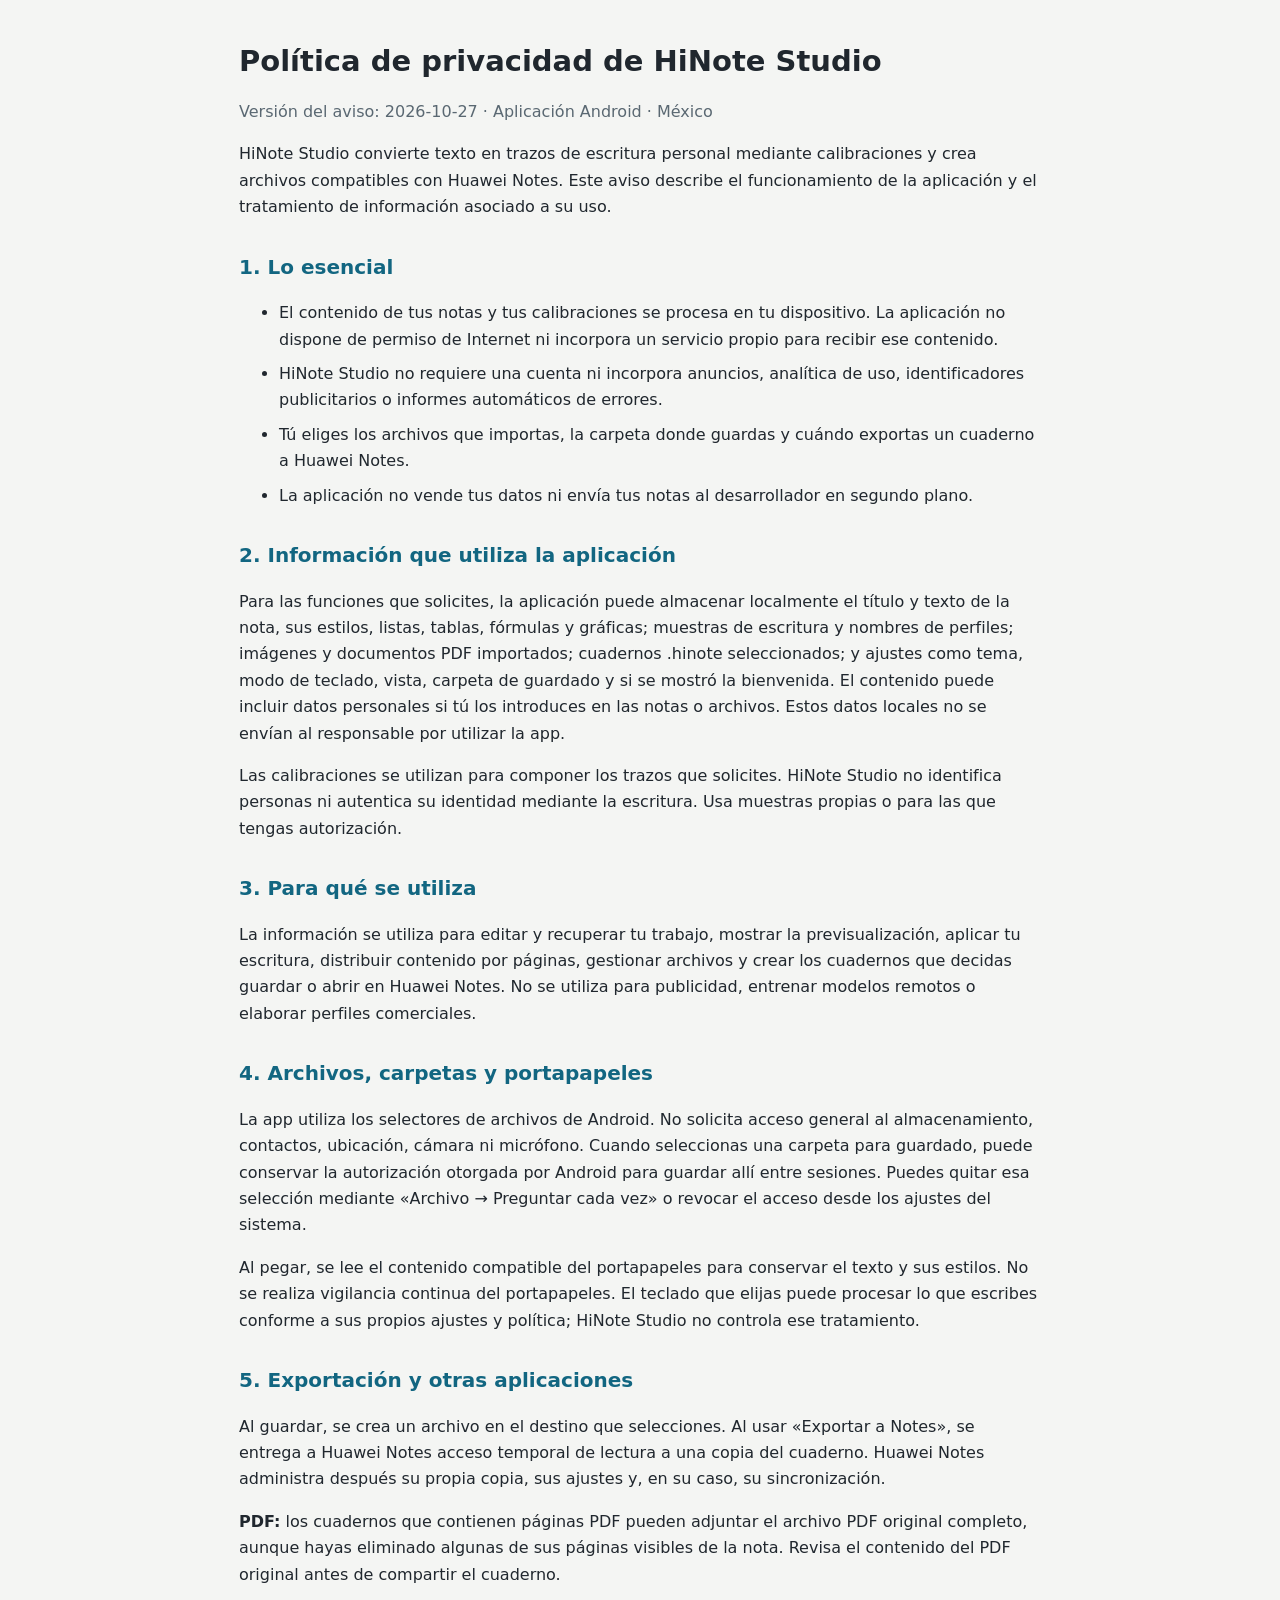
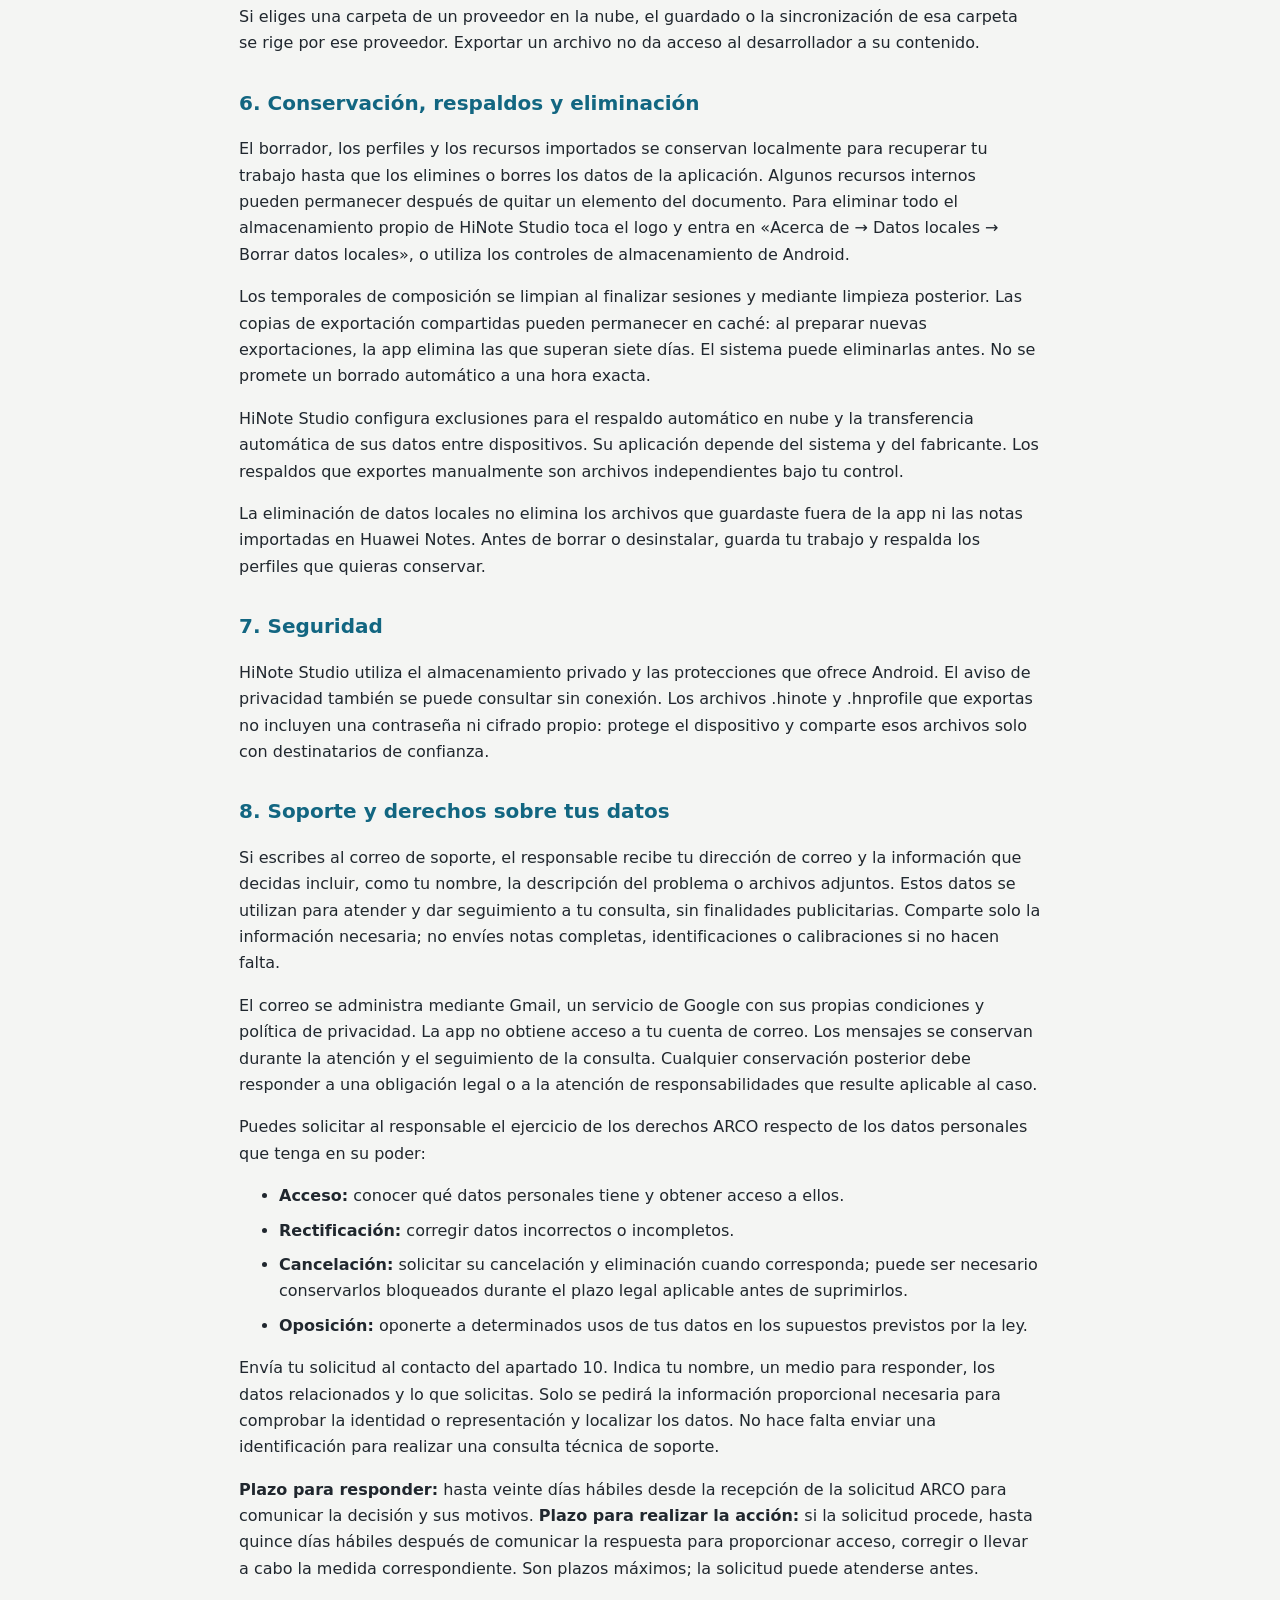
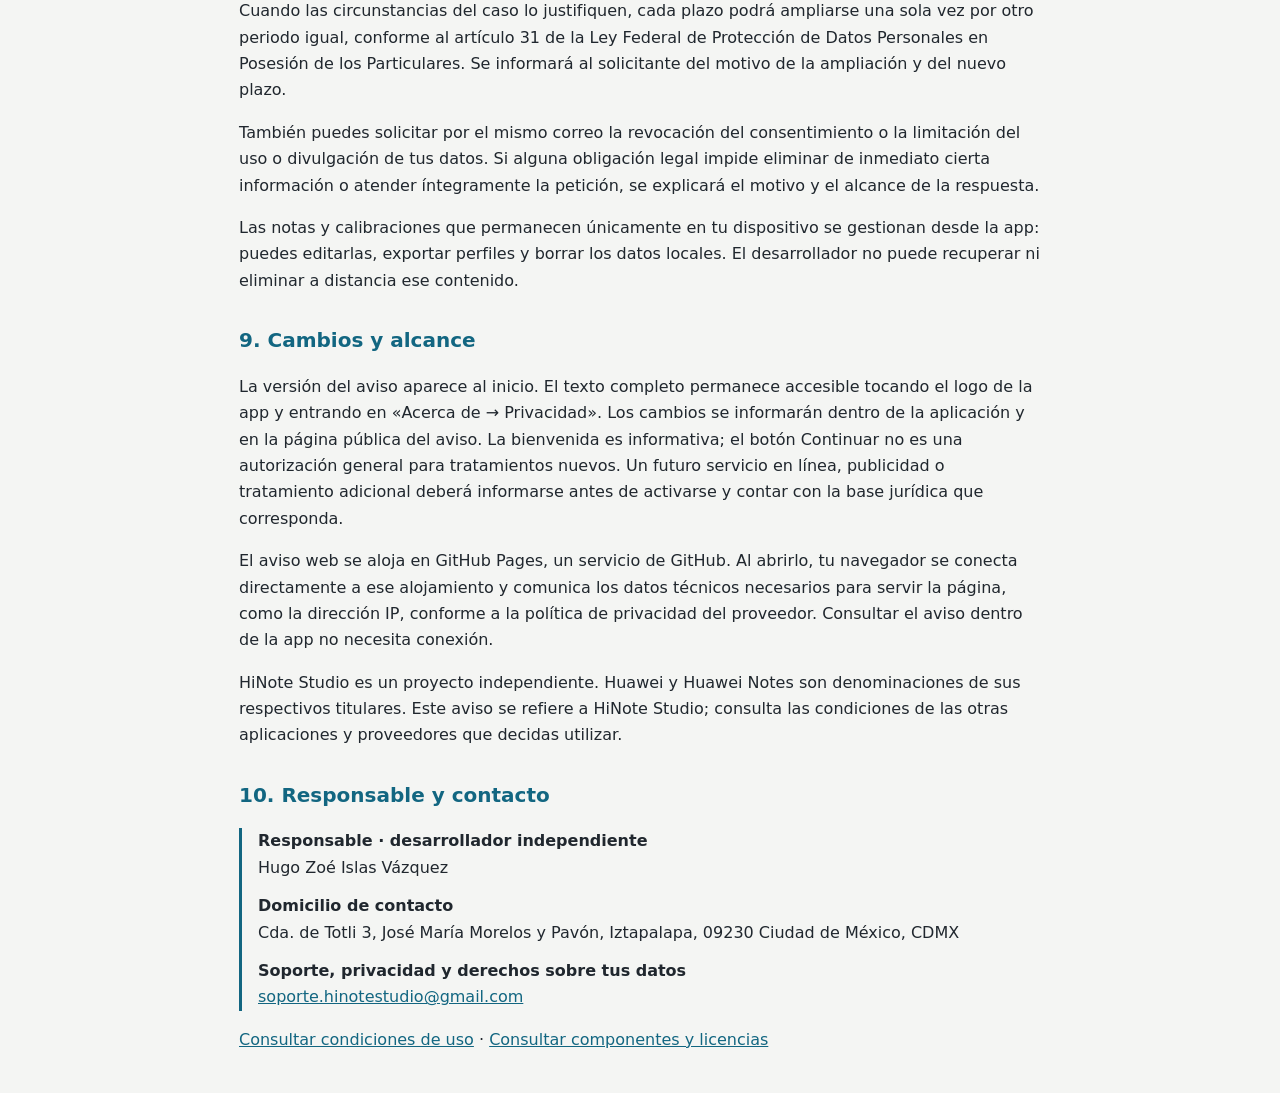
==== commit d27f84cf: "Add offline terms of use and direct GitHub Pages legal links for 1.0.1" ====
--- a/docs/privacy/index.html
+++ b/docs/privacy/index.html
@@ -10,7 +10,7 @@
 li{margin:8px 0}dl{border-left:3px solid var(--accent);padding-left:16px}dt{font-weight:650}dd{margin:0 0 12px;overflow-wrap:anywhere}
 pre{white-space:pre-wrap;overflow-wrap:anywhere;font:13px/1.5 ui-monospace,monospace}details{border-top:1px solid var(--line);padding:16px 0}summary{cursor:pointer;font-weight:650}
 </style></head><body><h1>Política de privacidad de HiNote Studio</h1>
-<p class="muted">Versión del aviso: 2026-10-25 · Aplicación Android · México</p>
+<p class="muted">Versión del aviso: 2026-10-27 · Aplicación Android · México</p>
 <p>HiNote Studio convierte texto en trazos de escritura personal mediante calibraciones y crea archivos compatibles con Huawei Notes. Este aviso describe el funcionamiento de la aplicación y el tratamiento de información asociado a su uso.</p>
 <h2>1. Lo esencial</h2><ul>
 <li>El contenido de tus notas y tus calibraciones se procesa en tu dispositivo. La aplicación no dispone de permiso de Internet ni incorpora un servicio propio para recibir ese contenido.</li>
@@ -51,10 +51,10 @@
 <p>Las notas y calibraciones que permanecen únicamente en tu dispositivo se gestionan desde la app: puedes editarlas, exportar perfiles y borrar los datos locales. El desarrollador no puede recuperar ni eliminar a distancia ese contenido.</p>
 <h2>9. Cambios y alcance</h2>
 <p>La versión del aviso aparece al inicio. El texto completo permanece accesible tocando el logo de la app y entrando en «Acerca de → Privacidad». Los cambios se informarán dentro de la aplicación y en la página pública del aviso. La bienvenida es informativa; el botón Continuar no es una autorización general para tratamientos nuevos. Un futuro servicio en línea, publicidad o tratamiento adicional deberá informarse antes de activarse y contar con la base jurídica que corresponda.</p>
-<p>El aviso web se consulta en una página independiente de HiNote Studio. Al abrirla, tu navegador se conecta con el proveedor de alojamiento y se aplica también su política de privacidad. Consultar el aviso dentro de la app no necesita conexión.</p>
+<p>El aviso web se aloja en GitHub Pages, un servicio de GitHub. Al abrirlo, tu navegador se conecta directamente a ese alojamiento y comunica los datos técnicos necesarios para servir la página, como la dirección IP, conforme a la política de privacidad del proveedor. Consultar el aviso dentro de la app no necesita conexión.</p>
 <p>HiNote Studio es un proyecto independiente. Huawei y Huawei Notes son denominaciones de sus respectivos titulares. Este aviso se refiere a HiNote Studio; consulta las condiciones de las otras aplicaciones y proveedores que decidas utilizar.</p>
 <h2>10. Responsable y contacto</h2><dl>
 <dt>Responsable · desarrollador independiente</dt><dd>Hugo Zoé Islas Vázquez</dd>
 <dt>Domicilio de contacto</dt><dd>Cda. de Totli 3, José María Morelos y Pavón, Iztapalapa, 09230 Ciudad de México, CDMX</dd>
 <dt>Soporte, privacidad y derechos sobre tus datos</dt><dd><a href="mailto:soporte.hinotestudio@gmail.com">soporte.hinotestudio@gmail.com</a></dd></dl>
-<p><a href="licenses.html">Consultar componentes y licencias</a></p></body></html>+<p><a href="terms.html">Consultar condiciones de uso</a> · <a href="licenses.html">Consultar componentes y licencias</a></p></body></html>
